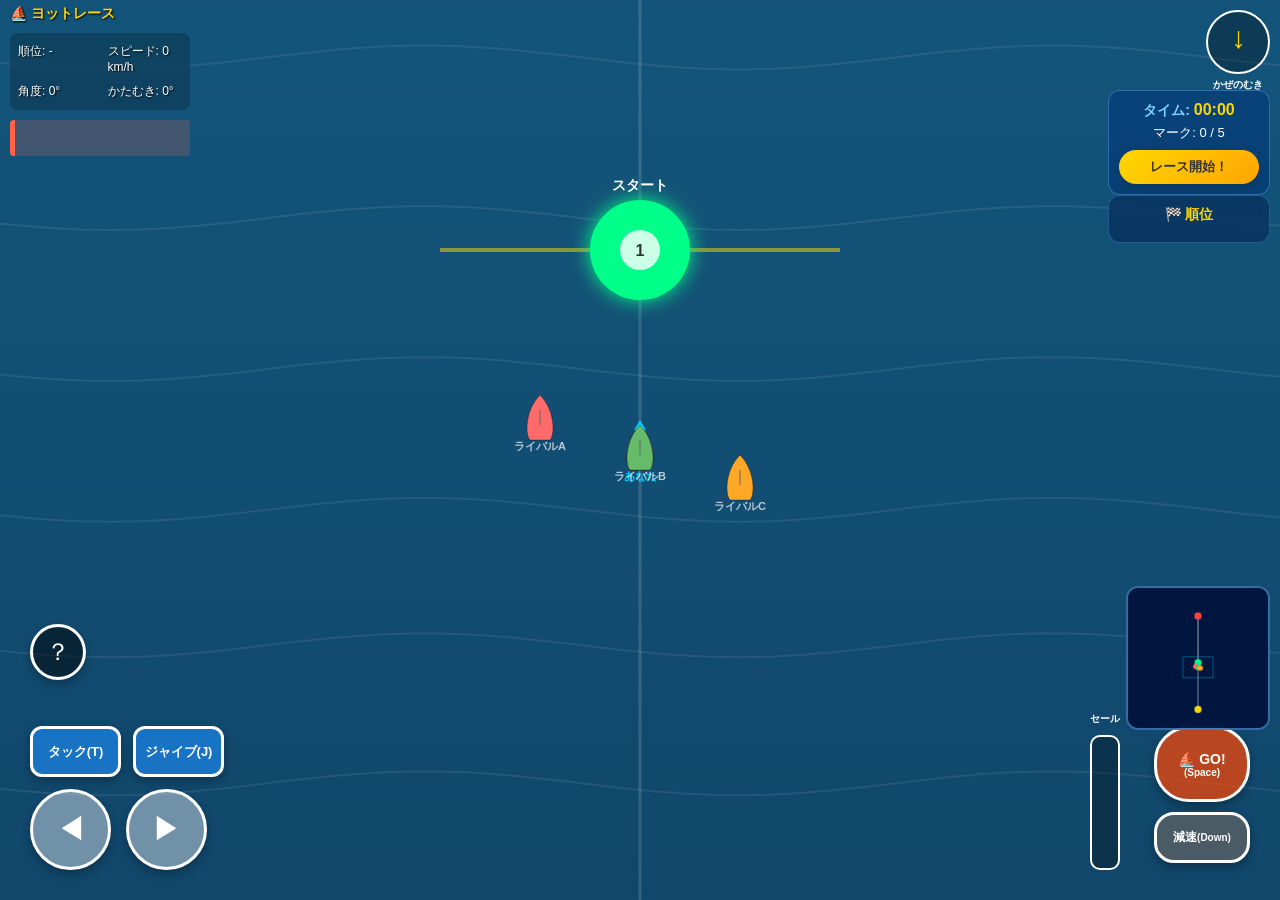
==== race.html @ 40f46c65 "レースモード追加" ====
<!DOCTYPE html>
<html lang="ja">

<head>
    <meta charset="UTF-8">
    <meta name="viewport" content="width=device-width, initial-scale=1.0, maximum-scale=1.0, user-scalable=no">
    <title>ヨットレース・シミュレーター</title>
    <link rel="stylesheet" href="style.css">
    <link rel="stylesheet" href="race.css">
</head>

<body>

    <div id="ui">
        <h1>⛵ ヨットレース</h1>
        <div class="stats-grid">
            <p>順位: <span id="rank">-</span></p>
            <p>スピード: <span id="speed">0</span> km/h</p>
            <p>角度: <span id="wind-angle-val">0</span>°</p>
            <p>かたむき: <span id="heel-angle-val">0</span>°</p>
        </div>
        <p id="msg"></p>
    </div>

    <!-- レース情報パネル -->
    <div id="race-panel">
        <div id="race-timer">タイム: <span id="race-time">00:00</span></div>
        <div id="race-lap">マーク: <span id="race-mark">0</span> / <span id="race-mark-total">0</span></div>
        <button id="btn-start-race" class="game-btn">レース開始！</button>
    </div>

    <!-- 順位パネル -->
    <div id="race-standings">
        <h3>🏁 順位</h3>
        <ol id="standings-list"></ol>
    </div>

    <div id="wind-container">
        <div id="wind-indicator">
            <div id="arrow">↑</div>
        </div>
        <div class="label">かぜのむき</div>
    </div>

    <!-- セールゲージ -->
    <div id="sail-gauge-container">
        <div id="sail-gauge-label">セール</div>
        <div id="sail-gauge-fill"></div>
    </div>

    <!-- ミニマップ -->
    <canvas id="minimap" width="160" height="160"></canvas>

    <canvas id="gameCanvas"></canvas>

    <!-- カウントダウンオーバーレイ -->
    <div id="countdown-overlay">
        <div id="countdown-text"></div>
    </div>

    <!-- ゴールオーバーレイ -->
    <div id="finish-overlay">
        <div id="finish-content">
            <h2 id="finish-title"></h2>
            <div id="finish-results"></div>
            <button id="btn-restart" class="game-btn">もう一度レース！</button>
        </div>
    </div>

    <div id="btn-help" class="btn">？</div>

    <div id="controls">
        <div style="display:flex; flex-direction: column;">
            <div class="special-btns">
                <div id="btn-tack" class="btn btn-small">タック(T)</div>
                <div id="btn-gybe" class="btn btn-small">ジャイブ(J)</div>
            </div>
            <div style="display:flex; gap:15px; align-items: flex-end;">
                <div id="btn-left" class="btn">◀</div>
                <div id="btn-right" class="btn">▶</div>
            </div>
        </div>
        <div class="sail-btns">
            <div id="btn-sail" class="btn">⛵ GO!<br><span style="font-size:10px;">(Space)</span></div>
            <div id="btn-release" class="btn">減速<br><span style="font-size:10px;">(Down)</span></div>
        </div>
    </div>

    <div id="overlay"></div>
    <div id="help-modal">
        <h2>レースのあそびかた</h2>
        <ul>
            <li><strong>【レース開始！】</strong>を おすと カウントダウンが はじまるよ！</li>
            <li><strong>【GO! / Space】</strong>でセールを はるよ！</li>
            <li><strong>【減速 / ↓】</strong>でセールを たたんで 止まるよ。</li>
            <li><strong>【タック / T】</strong>は 風上を 通って むきを かえるよ。</li>
            <li><strong>【ジャイブ / J】</strong>は 風下を 通って むきを かえるよ。</li>
            <li><strong>【◀ ▶】</strong>は ハンドルを きるよ。</li>
            <li>⛵ ブイ（しるし）を まわって ゴールを めざそう！</li>
            <li>🗺️ 右下の ミニマップで コースを かくにんできるよ！</li>
        </ul>
        <button id="close-help">わかった！</button>
    </div>

    <script src="race.js"></script>
</body>

</html>
---- style.css ----
/* 基本レイアウトの設定 */
body {
    margin: 0;
    overflow: hidden;
    background-color: #87CEEB;
    font-family: "Hiragino Kaku Gothic ProN", "Meiryo", sans-serif;
    touch-action: none;
    -webkit-user-select: none;
    user-select: none;
}

#gameCanvas {
    display: block;
    background-color: #1E90FF;
}

/* スコアや速度などの情報を表示するエリア */
#ui {
    position: absolute;
    top: 5px;
    left: 10px;
    color: white;
    text-shadow: 1px 1px 2px #000;
    pointer-events: none;
    z-index: 10;
    max-width: 180px;
}

/* Enable pointer events only for interactive items in UI if needed,
   but we'll make child containers auto where needed. */
#ui h1 {
    pointer-events: none;
}

#ui .stats-grid {
    pointer-events: none;
}

#ui #msg {
    pointer-events: auto;
}


h1 {
    margin: 0;
    font-size: 14px;
    color: #FFD700;
    white-space: nowrap;
}

p {
    margin: 2px 0;
    font-size: 12px;
}

.stats-grid {
    display: grid;
    grid-template-columns: 1fr 1fr;
    gap: 5px 15px;
    margin-top: 10px;
    background: rgba(0, 0, 0, 0.2);
    padding: 8px;
    border-radius: 8px;
    backdrop-filter: blur(4px);
}

#timer-container {
    position: absolute;
    top: 90px;
    right: 10px;
    width: 140px;
    background: rgba(255, 255, 255, 0.15);
    padding: 10px;
    border-radius: 12px;
    border: 1px solid rgba(255, 255, 255, 0.3);
    text-align: center;
    z-index: 25;
    pointer-events: auto;
}

#timer-display {
    font-size: 16px;
    font-weight: bold;
    margin-bottom: 6px;
    color: #FFD700;
}

.game-btn {
    background: linear-gradient(135deg, #FFD700, #FFA500);
    color: #333;
    border: none;
    padding: 8px 16px;
    border-radius: 20px;
    font-weight: bold;
    cursor: pointer;
    box-shadow: 0 4px 15px rgba(0, 0, 0, 0.2);
    transition: transform 0.2s, background 0.2s;
    width: 100%;
}

.game-btn:active {
    transform: scale(0.95);
}

#ranking-container {
    position: absolute;
    top: 210px;
    right: 10px;
    width: 140px;
    background: rgba(0, 0, 128, 0.3);
    padding: 10px;
    border-radius: 12px;
    border: 1px solid rgba(255, 255, 255, 0.2);
    z-index: 25;
    pointer-events: auto;
}

#ranking-container h3 {
    margin: 0 0 8px 0;
    font-size: 14px;
    text-align: center;
    color: #FFD700;
}

#ranking-list {
    margin: 0;
    padding: 0 0 0 25px;
    font-size: 14px;
}

#ranking-list li {
    margin-bottom: 6px;
    font-weight: bold;
    list-style: none;
    display: flex;
    justify-content: space-between;
    border-bottom: 1px solid rgba(255, 255, 255, 0.1);
    padding-bottom: 2px;
    color: white;
}

#ranking-list li::before {
    content: "⚓ ";
}

.reset-btn {
    background: transparent;
    color: rgba(255, 255, 255, 0.6);
    border: 1px solid rgba(255, 255, 255, 0.4);
    font-size: 10px;
    padding: 4px 8px;
    border-radius: 4px;
    cursor: pointer;
    margin-top: 8px;
    display: block;
    margin-left: auto;
    margin-right: auto;
}

.reset-btn:hover {
    color: white;
    border-color: white;
}

#msg {
    margin-top: 10px;
    padding: 8px 12px;
    background: rgba(255, 99, 71, 0.2);
    border-left: 5px solid #FF6347;
    border-radius: 4px;
    font-size: 14px;
    font-weight: bold;
    color: #FF6347;
    animation: pulse 2s infinite ease-in-out;
    min-height: 20px;
    display: flex;
    align-items: center;
}

@keyframes pulse {
    0% {
        transform: scale(1.0);
    }

    50% {
        transform: scale(1.02);
    }

    100% {
        transform: scale(1.0);
    }
}

/* 風向きインジケーターの設定 */
#wind-container {
    position: absolute;
    top: 10px;
    right: 10px;
    text-align: center;
    pointer-events: none;
    z-index: 10;
}

#wind-indicator {
    width: 60px;
    height: 60px;
    background: rgba(0, 0, 0, 0.3);
    border: 2px solid white;
    border-radius: 50%;
    display: flex;
    justify-content: center;
    align-items: center;
    margin: 0 auto;
}

#arrow {
    font-size: 30px;
    font-weight: bold;
    color: #FFD700;
    transition: transform 0.1s;
}

.label {
    color: white;
    font-size: 10px;
    font-weight: bold;
    margin-top: 4px;
}

/* セール状態ゲージ */
#sail-gauge-container {
    position: absolute;
    right: 160px;
    /* ミニマップ(140px+10px)の左側に配置 */
    bottom: 30px;
    width: 20px;
    height: 125px;
    /* 操作ボタン群の高さに合わせる */
    background: rgba(0, 0, 0, 0.3);
    border: 2px solid white;
    border-radius: 10px;
    padding: 3px;
    display: flex;
    flex-direction: column;
    align-items: center;
    justify-content: flex-end;
    z-index: 10;
}

#sail-gauge-fill {
    width: 100%;
    height: 0%;
    background: #FF6347;
    border-radius: 10px;
}

#sail-gauge-label {
    position: absolute;
    top: -25px;
    color: white;
    font-size: 10px;
    white-space: nowrap;
    font-weight: bold;
}

/* 下部の操作ボタンエリア */
#controls {
    position: absolute;
    bottom: 30px;
    left: 0;
    width: 100%;
    display: flex;
    justify-content: space-between;
    padding: 0 30px;
    box-sizing: border-box;
    z-index: 20;
}

.btn {
    width: 75px;
    height: 75px;
    background: rgba(255, 255, 255, 0.4);
    border: 3px solid white;
    border-radius: 50%;
    font-size: 30px;
    display: flex;
    justify-content: center;
    align-items: center;
    cursor: pointer;
    box-shadow: 0 4px 10px rgba(0, 0, 0, 0.3);
    color: white;
}

.btn:active,
.btn.pressed {
    background: rgba(255, 215, 0, 0.8);
    transform: scale(0.9);
}

/* タック・ジャイブボタンのスタイル（サイズを大きく調整） */
.special-btns {
    display: flex;
    gap: 12px;
    margin-bottom: 12px;
}

.btn-small {
    width: 85px;
    /* 65pxから拡大 */
    height: 45px;
    /* 40pxから拡大 */
    font-size: 13px;
    font-weight: bold;
    border-radius: 12px;
    background: rgba(30, 144, 255, 0.6);
}

/* セール操作用ボタン */
.sail-btns {
    display: flex;
    flex-direction: column;
    gap: 10px;
    align-items: center;
}

#btn-sail {
    width: 90px;
    height: 70px;
    background: rgba(255, 69, 0, 0.7);
    font-size: 14px;
    font-weight: bold;
    border-radius: 35px;
    flex-direction: column;
    text-align: center;
}

#btn-sail.active {
    background: #FFD700;
    color: #333;
}

#btn-release {
    width: 90px;
    height: 45px;
    background: rgba(100, 100, 100, 0.7);
    font-size: 12px;
    font-weight: bold;
    border-radius: 20px;
    text-align: center;
}

/* ヘルプボタン */
#btn-help {
    position: absolute;
    bottom: 220px;
    left: 30px;
    width: 50px;
    height: 50px;
    font-size: 24px;
    background: rgba(0, 0, 0, 0.5);
    z-index: 25;
}

/* ヘルプ表示用のモーダル */
#help-modal {
    display: none;
    position: fixed;
    top: 50%;
    left: 50%;
    transform: translate(-50%, -50%);
    width: 85%;
    max-width: 400px;
    background: white;
    padding: 20px;
    border-radius: 20px;
    box-shadow: 0 0 20px rgba(0, 0, 0, 0.5);
    z-index: 100;
    color: #333;
}

#help-modal h2 {
    margin-top: 0;
    color: #1E90FF;
    text-align: center;
}

#help-modal ul {
    padding-left: 20px;
}

#help-modal li {
    margin-bottom: 10px;
    font-size: 14px;
    line-height: 1.4;
}

#close-help {
    display: block;
    margin: 20px auto 0;
    padding: 10px 30px;
    background: #1E90FF;
    color: white;
    border: none;
    border-radius: 25px;
    font-weight: bold;
    cursor: pointer;
}

#overlay {
    display: none;
    position: fixed;
    top: 0;
    left: 0;
    width: 100%;
    height: 100%;
    background: rgba(0, 0, 0, 0.6);
    z-index: 90;
}

/* スマホ向けメディアクエリ */
@media screen and (max-width: 600px) {
    #ui {
        max-width: 150px;
    }

    .stats-grid {
        grid-template-columns: 1fr;
        gap: 2px;
        padding: 4px;
        background: rgba(0, 0, 0, 0.4);
    }

    #wind-container {
        top: 5px;
        right: 5px;
    }

    #wind-indicator {
        width: 40px;
        height: 40px;
    }

    #arrow {
        font-size: 20px;
    }

    #timer-container {
        top: 60px;
        right: 5px;
        width: 100px;
        padding: 6px;
    }

    #timer-display {
        font-size: 11px;
        margin-bottom: 4px;
    }

    .game-btn {
        padding: 4px 8px;
        font-size: 10px;
    }

    #ranking-container {
        top: 130px;
        right: 5px;
        width: 100px;
        padding: 6px;
        background: rgba(0, 0, 128, 0.5);
    }

    #ranking-container h3 {
        font-size: 10px;
        margin-bottom: 4px;
    }

    #ranking-list {
        font-size: 9px;
        padding-left: 15px;
    }

    #ranking-list li {
        margin-bottom: 2px;
    }

    .reset-btn {
        font-size: 7px;
        padding: 2px 4px;
        margin-top: 4px;
    }

    #btn-help {
        bottom: 240px;
        left: 20px;
        width: 40px;
        height: 40px;
        font-size: 18px;
    }

    #controls {
        bottom: 20px;
        padding: 0 15px;
    }

    .btn {
        width: 60px;
        height: 60px;
        font-size: 24px;
    }

    .btn-small {
        width: 65px;
        height: 35px;
        font-size: 10px;
    }

    #btn-sail {
        width: 70px;
        height: 60px;
        font-size: 11px;
    }

    #btn-release {
        width: 70px;
        height: 35px;
        font-size: 9px;
    }

    #sail-gauge-container {
        right: 110px;
        /* モバイル：ミニマップ(100px+5px)の左側 */
        bottom: 20px;
        height: 105px;
        width: 15px;
        top: auto;
        transform: none;
    }
}
---- race.css ----
/* ===== レース専用スタイル ===== */
/* 既存style.cssのクラスは変更せず、新規クラスのみ定義 */

/* レース情報パネル */
#race-panel {
    position: absolute;
    top: 90px;
    right: 10px;
    width: 140px;
    background: rgba(0, 50, 120, 0.5);
    padding: 10px;
    border-radius: 12px;
    border: 1px solid rgba(100, 180, 255, 0.4);
    text-align: center;
    z-index: 25;
    pointer-events: auto;
    backdrop-filter: blur(4px);
}

#race-timer {
    font-size: 14px;
    font-weight: bold;
    margin-bottom: 4px;
    color: #7DD3FC;
}

#race-time {
    color: #FFD700;
    font-size: 16px;
}

#race-lap {
    font-size: 13px;
    color: white;
    margin-bottom: 8px;
}

/* 順位パネル */
#race-standings {
    position: absolute;
    top: 195px;
    right: 10px;
    width: 140px;
    background: rgba(0, 30, 80, 0.5);
    padding: 10px;
    border-radius: 12px;
    border: 1px solid rgba(100, 180, 255, 0.3);
    z-index: 25;
    pointer-events: none;
    backdrop-filter: blur(4px);
}

#race-standings h3 {
    margin: 0 0 8px 0;
    font-size: 14px;
    text-align: center;
    color: #FFD700;
}

#standings-list {
    margin: 0;
    padding: 0;
    list-style: none;
    font-size: 12px;
}

.standing-item {
    display: flex;
    align-items: center;
    gap: 6px;
    padding: 3px 6px;
    margin-bottom: 4px;
    border-radius: 6px;
    font-weight: bold;
    color: white;
    transition: background 0.3s;
}

.standing-item.rank-1 {
    background: rgba(255, 215, 0, 0.35);
    border-left: 3px solid #FFD700;
}

.standing-item.rank-2 {
    background: rgba(192, 192, 192, 0.3);
    border-left: 3px solid #C0C0C0;
}

.standing-item.rank-3 {
    background: rgba(205, 127, 50, 0.3);
    border-left: 3px solid #CD7F32;
}

.standing-item.rank-4 {
    background: rgba(255, 255, 255, 0.1);
    border-left: 3px solid rgba(255, 255, 255, 0.3);
}

.standing-item.is-player {
    box-shadow: 0 0 8px rgba(0, 200, 255, 0.5);
}

.standing-rank {
    min-width: 20px;
    font-size: 14px;
}

.standing-name {
    flex: 1;
    overflow: hidden;
    text-overflow: ellipsis;
    white-space: nowrap;
}

.standing-dist {
    font-size: 10px;
    color: rgba(255, 255, 255, 0.6);
}

/* ミニマップ */
#minimap {
    position: absolute;
    bottom: 170px;
    /* ボタンの上に配置 */
    right: 10px;
    width: 140px;
    height: 140px;
    background: rgba(0, 20, 60, 0.7);
    border: 2px solid rgba(100, 180, 255, 0.5);
    border-radius: 12px;
    z-index: 25;
    pointer-events: none;
    backdrop-filter: blur(4px);
}

/* カウントダウンオーバーレイ */
#countdown-overlay {
    display: none;
    position: fixed;
    top: 0;
    left: 0;
    width: 100%;
    height: 100%;
    background: rgba(0, 0, 0, 0.5);
    z-index: 200;
    justify-content: center;
    align-items: center;
}

#countdown-overlay.active {
    display: flex;
}

#countdown-text {
    font-size: 120px;
    font-weight: 900;
    color: #FFD700;
    text-shadow: 0 0 40px rgba(255, 215, 0, 0.6),
        0 0 80px rgba(255, 165, 0, 0.3);
    animation: countdown-pulse 1s ease-in-out infinite;
}

@keyframes countdown-pulse {
    0% {
        transform: scale(0.5);
        opacity: 0;
    }

    30% {
        transform: scale(1.1);
        opacity: 1;
    }

    70% {
        transform: scale(1.0);
        opacity: 1;
    }

    100% {
        transform: scale(0.8);
        opacity: 0.3;
    }
}

/* ゴールオーバーレイ */
#finish-overlay {
    display: none;
    position: fixed;
    top: 0;
    left: 0;
    width: 100%;
    height: 100%;
    background: rgba(0, 0, 30, 0.85);
    z-index: 200;
    justify-content: center;
    align-items: center;
}

#finish-overlay.active {
    display: flex;
}

#finish-content {
    background: linear-gradient(135deg, #0B1A3E, #1A2D5A);
    padding: 30px 40px;
    border-radius: 20px;
    border: 2px solid rgba(100, 180, 255, 0.4);
    text-align: center;
    max-width: 350px;
    width: 85%;
    box-shadow: 0 0 60px rgba(0, 100, 255, 0.3);
}

#finish-title {
    color: #FFD700;
    font-size: 28px;
    margin: 0 0 20px 0;
    text-shadow: 0 0 20px rgba(255, 215, 0, 0.5);
}

#finish-results {
    margin-bottom: 20px;
}

.finish-row {
    display: flex;
    justify-content: space-between;
    align-items: center;
    padding: 8px 12px;
    margin-bottom: 6px;
    border-radius: 8px;
    font-weight: bold;
    color: white;
    font-size: 16px;
}

.finish-row.finish-1st {
    background: linear-gradient(135deg, rgba(255, 215, 0, 0.3), rgba(255, 165, 0, 0.2));
    border: 1px solid rgba(255, 215, 0, 0.5);
}

.finish-row.finish-2nd {
    background: rgba(192, 192, 192, 0.2);
    border: 1px solid rgba(192, 192, 192, 0.3);
}

.finish-row.finish-3rd {
    background: rgba(205, 127, 50, 0.2);
    border: 1px solid rgba(205, 127, 50, 0.3);
}

.finish-row.finish-4th {
    background: rgba(255, 255, 255, 0.1);
    border: 1px solid rgba(255, 255, 255, 0.15);
}

.finish-row .finish-player-name {
    flex: 1;
    text-align: left;
    margin-left: 8px;
}

.finish-row .finish-time {
    color: #7DD3FC;
    font-size: 14px;
}

/* レース用ボディ背景（ocean gradient） */
body.race-mode {
    background: linear-gradient(180deg, #0A1628, #0D2847, #1E4D6E);
}

body.race-mode #gameCanvas {
    background: linear-gradient(180deg, #0F3460, #16537E);
}

/* スマホ向けメディアクエリ（レース専用） */
@media screen and (max-width: 600px) {
    #race-panel {
        top: 60px;
        right: 5px;
        width: 100px;
        padding: 6px;
    }

    #race-timer {
        font-size: 10px;
    }

    #race-time {
        font-size: 12px;
    }

    #race-lap {
        font-size: 10px;
        margin-bottom: 4px;
    }

    #race-standings {
        top: 125px;
        right: 5px;
        width: 100px;
        padding: 6px;
    }

    #race-standings h3 {
        font-size: 10px;
        margin-bottom: 4px;
    }

    #standings-list {
        font-size: 9px;
    }

    .standing-item {
        padding: 2px 4px;
        gap: 3px;
        margin-bottom: 2px;
    }

    #minimap {
        bottom: 140px;
        /* モバイルでもボタンの上に配置 */
        right: 5px;
        width: 100px;
        height: 100px;
    }

    #countdown-text {
        font-size: 80px;
    }

    #finish-content {
        padding: 20px 25px;
    }

    #finish-title {
        font-size: 22px;
    }

    .finish-row {
        font-size: 13px;
        padding: 6px 8px;
    }
}
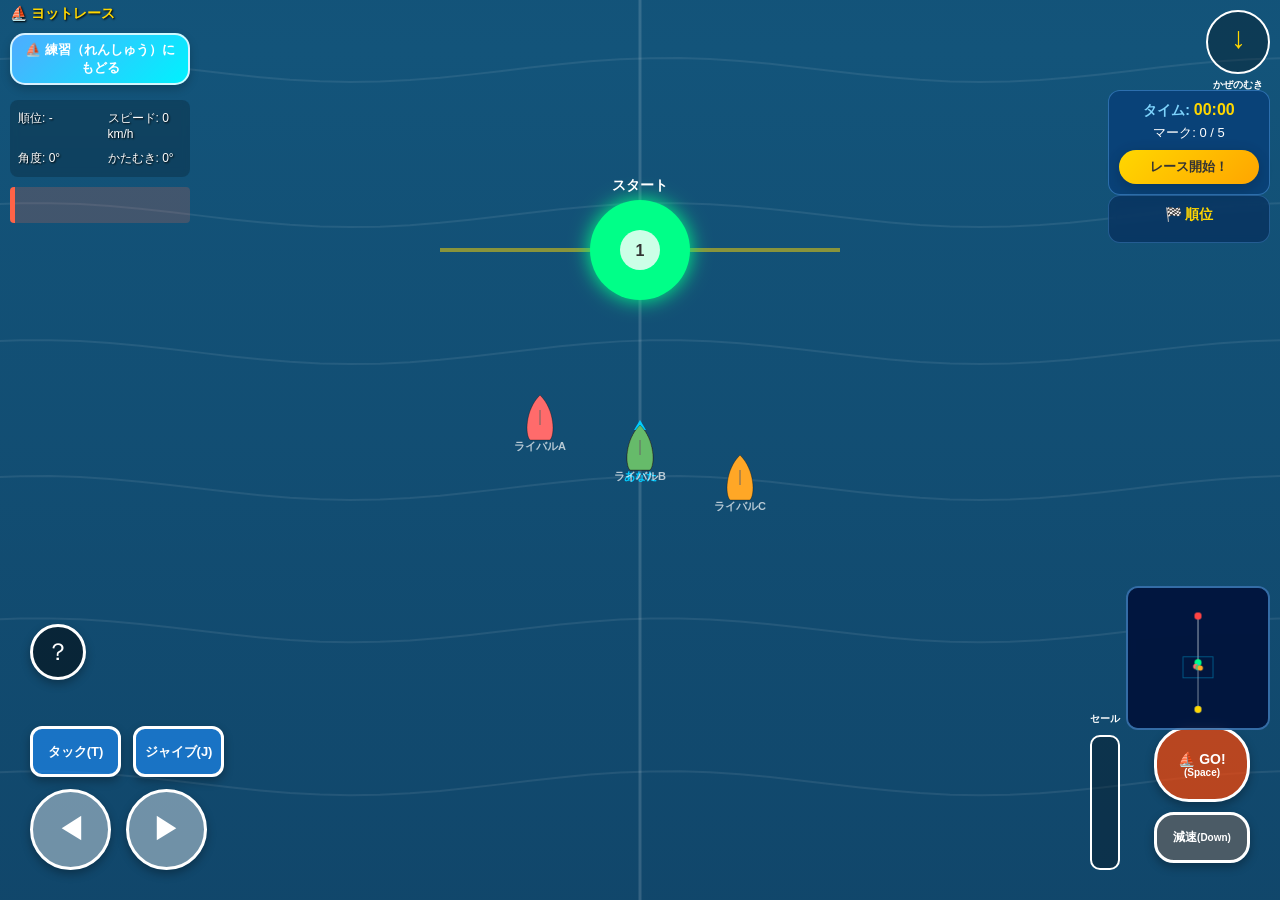
==== commit afbb1de5: "「レースにでる！」「練習にもどる」ボタンを追加" ====
--- a/race.html
+++ b/race.html
@@ -13,6 +13,9 @@
 
     <div id="ui">
         <h1>⛵ ヨットレース</h1>
+        <div id="nav-container">
+            <button onclick="location.href='index.html'" class="nav-btn">⛵ 練習（れんしゅう）にもどる</button>
+        </div>
         <div class="stats-grid">
             <p>順位: <span id="rank">-</span></p>
             <p>スピード: <span id="speed">0</span> km/h</p>
--- a/style.css
+++ b/style.css
@@ -99,6 +99,36 @@
 }
 
 .game-btn:active {
+    transform: scale(0.95);
+}
+
+/* 遷移ボタンのスタイル */
+#nav-container {
+    margin: 10px 0;
+    pointer-events: auto;
+}
+
+.nav-btn {
+    background: linear-gradient(135deg, #4facfe, #00f2fe);
+    color: white;
+    border: 2px solid rgba(255, 255, 255, 0.8);
+    padding: 6px 12px;
+    border-radius: 15px;
+    font-weight: bold;
+    font-size: 13px;
+    cursor: pointer;
+    box-shadow: 0 4px 10px rgba(0, 0, 0, 0.2);
+    transition: transform 0.2s, box-shadow 0.2s;
+    width: 100%;
+    margin-bottom: 5px;
+}
+
+.nav-btn:hover {
+    box-shadow: 0 6px 15px rgba(0, 0, 0, 0.3);
+    transform: translateY(-1px);
+}
+
+.nav-btn:active {
     transform: scale(0.95);
 }
 
